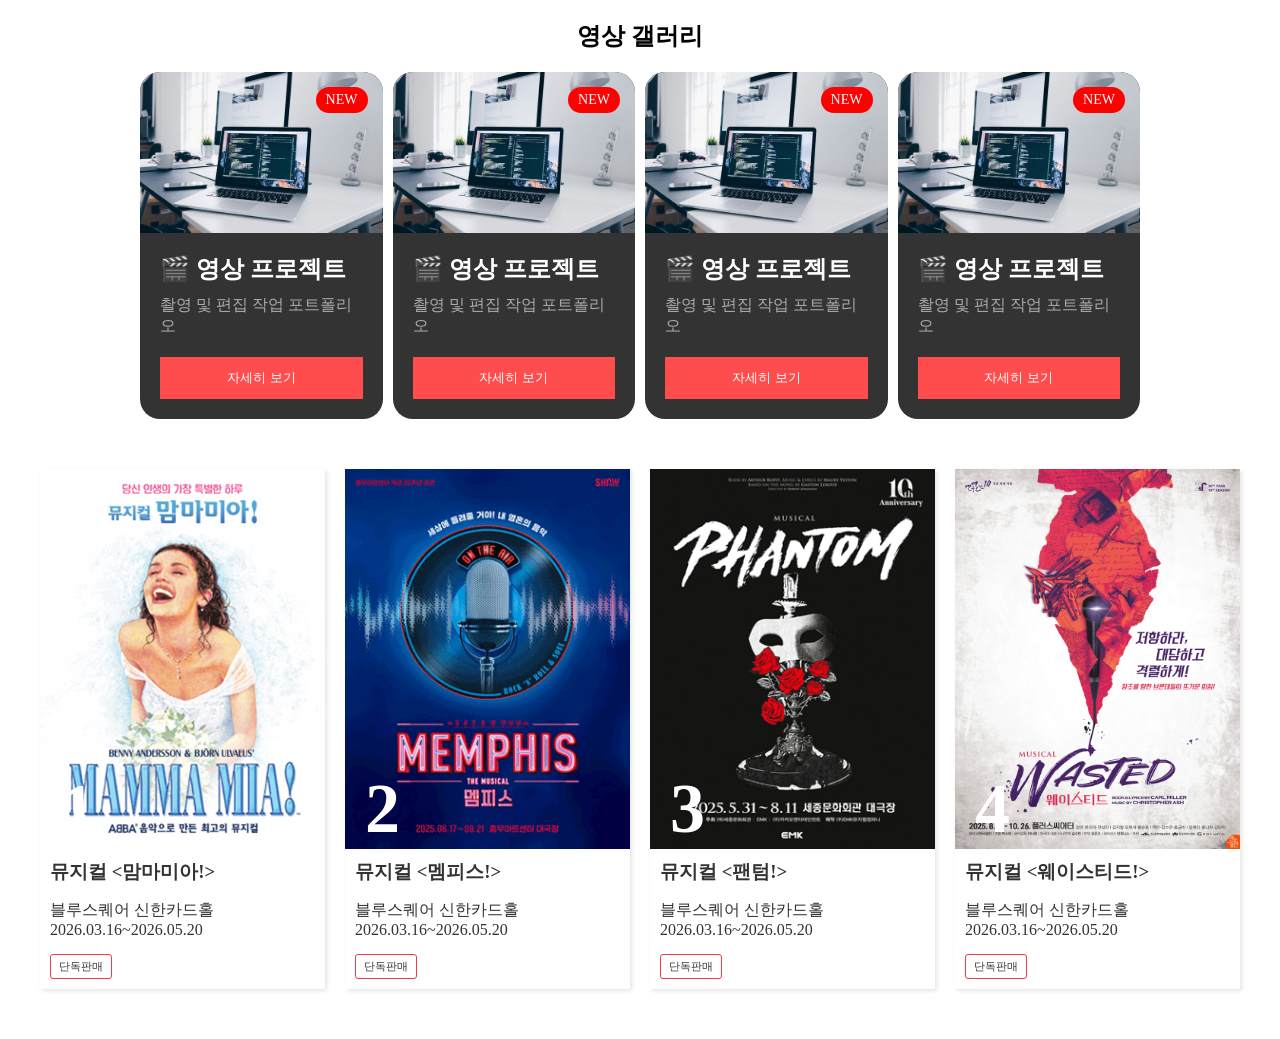
==== position_ex01.html @ 1ba6002e "뮤지컬 나란히 세우는거?" ====
<!doctype html>
<html lang="en">
    <head>
        <meta charset="UTF-8" />
        <meta name="viewport" content="width=device-width, initial-scale=1.0" />
        <title>Document</title>
        <link rel="stylesheet" href="css/positon_ex01.css" />
    </head>
    <body>
        <section class="contents">
            <h2>영상 갤러리</h2>
            <div class="card-list">
                <div class="card">
                    <!-- new -->
                    <div class="badge">NEW</div>
                    <img src="photo-1498050108023-c5249f4df085.avif" alt="이미지" />
                    <!-- 내용 -->
                    <div class="content">
                        <h2>🎬 영상 프로젝트</h2>
                        <p>촬영 및 편집 작업 포트폴리오</p>
                        <button>자세히 보기</button>
                    </div>
                </div>
                <div class="card">
                    <!-- new -->
                    <div class="badge">NEW</div>
                    <img src="photo-1498050108023-c5249f4df085.avif" alt="이미지" />
                    <!-- 내용 -->
                    <div class="content">
                        <h2>🎬 영상 프로젝트</h2>
                        <p>촬영 및 편집 작업 포트폴리오</p>
                        <button>자세히 보기</button>
                    </div>
                </div>
                <div class="card">
                    <!-- new -->
                    <div class="badge">NEW</div>
                    <img src="photo-1498050108023-c5249f4df085.avif" alt="이미지" />
                    <!-- 내용 -->
                    <div class="content">
                        <h2>🎬 영상 프로젝트</h2>
                        <p>촬영 및 편집 작업 포트폴리오</p>
                        <button>자세히 보기</button>
                    </div>
                </div>
                <div class="card">
                    <!-- new -->
                    <div class="badge">NEW</div>
                    <img src="photo-1498050108023-c5249f4df085.avif" alt="이미지" />
                    <!-- 내용 -->
                    <div class="content">
                        <h2>🎬 영상 프로젝트</h2>
                        <p>촬영 및 편집 작업 포트폴리오</p>
                        <button>자세히 보기</button>
                    </div>
                </div>
            </div>
        </section>
        <!-- 디자인영역 -->
           <section class="musical-wrap">
            <div class="musical-card">
                <a href="#">
                    <!-- 이미지영역 -->
                    <div class="ticket-img">
                        <img src="images/mamma_p.gif" alt="맘마미아" />
                        <span class="ticket-rank">1</span>
                    </div>
                    <!-- 티켓 안내 내용 영역 -->
                    <div class="ticket-info">
                        <h3>뮤지컬 <맘마미아!></h3>
                        <p class="ticket-hall">블루스퀘어 신한카드홀</p>
                        <p class="ticket-date">2026.03.16~2026.05.20</p>
                        <span class="ticket-sale">단독판매</span>
                    </div>
                </a>
            </div>
            <div class="musical-card">
                <a href="#">
                    <!-- 이미지영역 -->
                    <div class="ticket-img">
                        <img src="images/mempithp.gif" alt="멤피스" />
                        <span class="ticket-rank">2</span>
                    </div>
                    <!-- 티켓 안내 내용 영역 -->
                    <div class="ticket-info">
                        <h3>뮤지컬 <멤피스!></h3>
                        <p class="ticket-hall">블루스퀘어 신한카드홀</p>
                        <p class="ticket-date">2026.03.16~2026.05.20</p>
                        <span class="ticket-sale">단독판매</span>
                    </div>
                </a>
            </div>
            <div class="musical-card">
                <a href="#">
                    <!-- 이미지영역 -->
                    <div class="ticket-img">
                        <img src="images/pan.gif" alt="팬텀" />
                        <span class="ticket-rank">3</span>
                    </div>
                    <!-- 티켓 안내 내용 영역 -->
                    <div class="ticket-info">
                        <h3>뮤지컬 <팬텀!></h3>
                        <p class="ticket-hall">블루스퀘어 신한카드홀</p>
                        <p class="ticket-date">2026.03.16~2026.05.20</p>
                        <span class="ticket-sale">단독판매</span>
                    </div>
                </a>
            </div>
            <div class="musical-card">
                <a href="#">
                    <!-- 이미지영역 -->
                    <div class="ticket-img">
                        <img src="images/wasted.gif" alt="맘마미아" />
                        <span class="ticket-rank">4</span>
                    </div>
                    <!-- 티켓 안내 내용 영역 -->
                    <div class="ticket-info">
                        <h3>뮤지컬 <웨이스티드!></h3>
                        <p class="ticket-hall">블루스퀘어 신한카드홀</p>
                        <p class="ticket-date">2026.03.16~2026.05.20</p>
                        <span class="ticket-sale">단독판매</span>
                    </div>
                </a>
            </div>
        </section>
    </body>
</html>
---- css/positon_ex01.css ----
* {
    margin: 0;
    padding: 0;
    box-sizing: border-box;
}
a {
    color: #333;
    text-decoration: none;
}
/* 영상갤러리 */
.contents {
    width: 1000px;
    margin: auto;
    /* background-color: red; */
}
.contents > h2 {
    text-align: center;
    padding: 20px 0;
}
.card-list {
    display: flex;
    gap: 10px;
}
.card {
    position: relative;
    width: 300px;
    background-color: #333;
    border-radius: 20px;
    color: #fff;
    overflow: hidden;
}
.card img {
    width: 100%;
    display: block;
}
/* new */
.badge {
    position: absolute;
    top: 15px;
    right: 15px;
    padding: 5px 10px;
    background-color: red;
    border-radius: 20px;
    font-size: 14px;
}
.content {
    padding: 20px;
}
.content h2 {
    margin-bottom: 10px;
}
.content p {
    color: #aaa;
    margin-bottom: 20px;
}
.content button {
    width: 100%;
    padding: 12px;
    border: none;
    background: #ff4d4d;
    color: #fff;
    cursor: pointer;
    transition: all 0.3s;
}
.content button:hover {
    background: #d51414;
}
/* 뮤지컬 영역 */
.musical-wrap {
    width: 1200px;
    margin: 50px auto;
    display: flex;
    gap: 20px;
}
.musical-card {
    background-color: #fff;
    width: calc(100% / 4);
    box-shadow: 2px 2px 4px rgba(0,0,0,0.1);
}
.ticket-img img {
    width: 100%;
    display: block;
}
/* 이미지위에 랭킹 */
.ticket-img {
    position: relative;
}
.img-bg {
    position: absolute;
    top: 0;
    left: 0;
    width: 100%;
    height: 380px;
    background: linear-gradient(180deg, transparent 70%, rgba(0, 0, 0, 0.4));
}
.ticket-rank {
    position: absolute;
    bottom: 0;
    left: 20px;
    color: #fff;
    font-size: 70px;
    font-weight: bold;
}
.ticket-info{
    padding: 10px;
}
.ticket-info h3{
    margin-bottom: 15px;
}
.ticket-sale{
    padding: 4px 8px;
    border-radius: 3px;
    font-size: 11px;
    border: 1px solid #ef3e43;
    margin-top: 15px;
    display:inline-block;
}
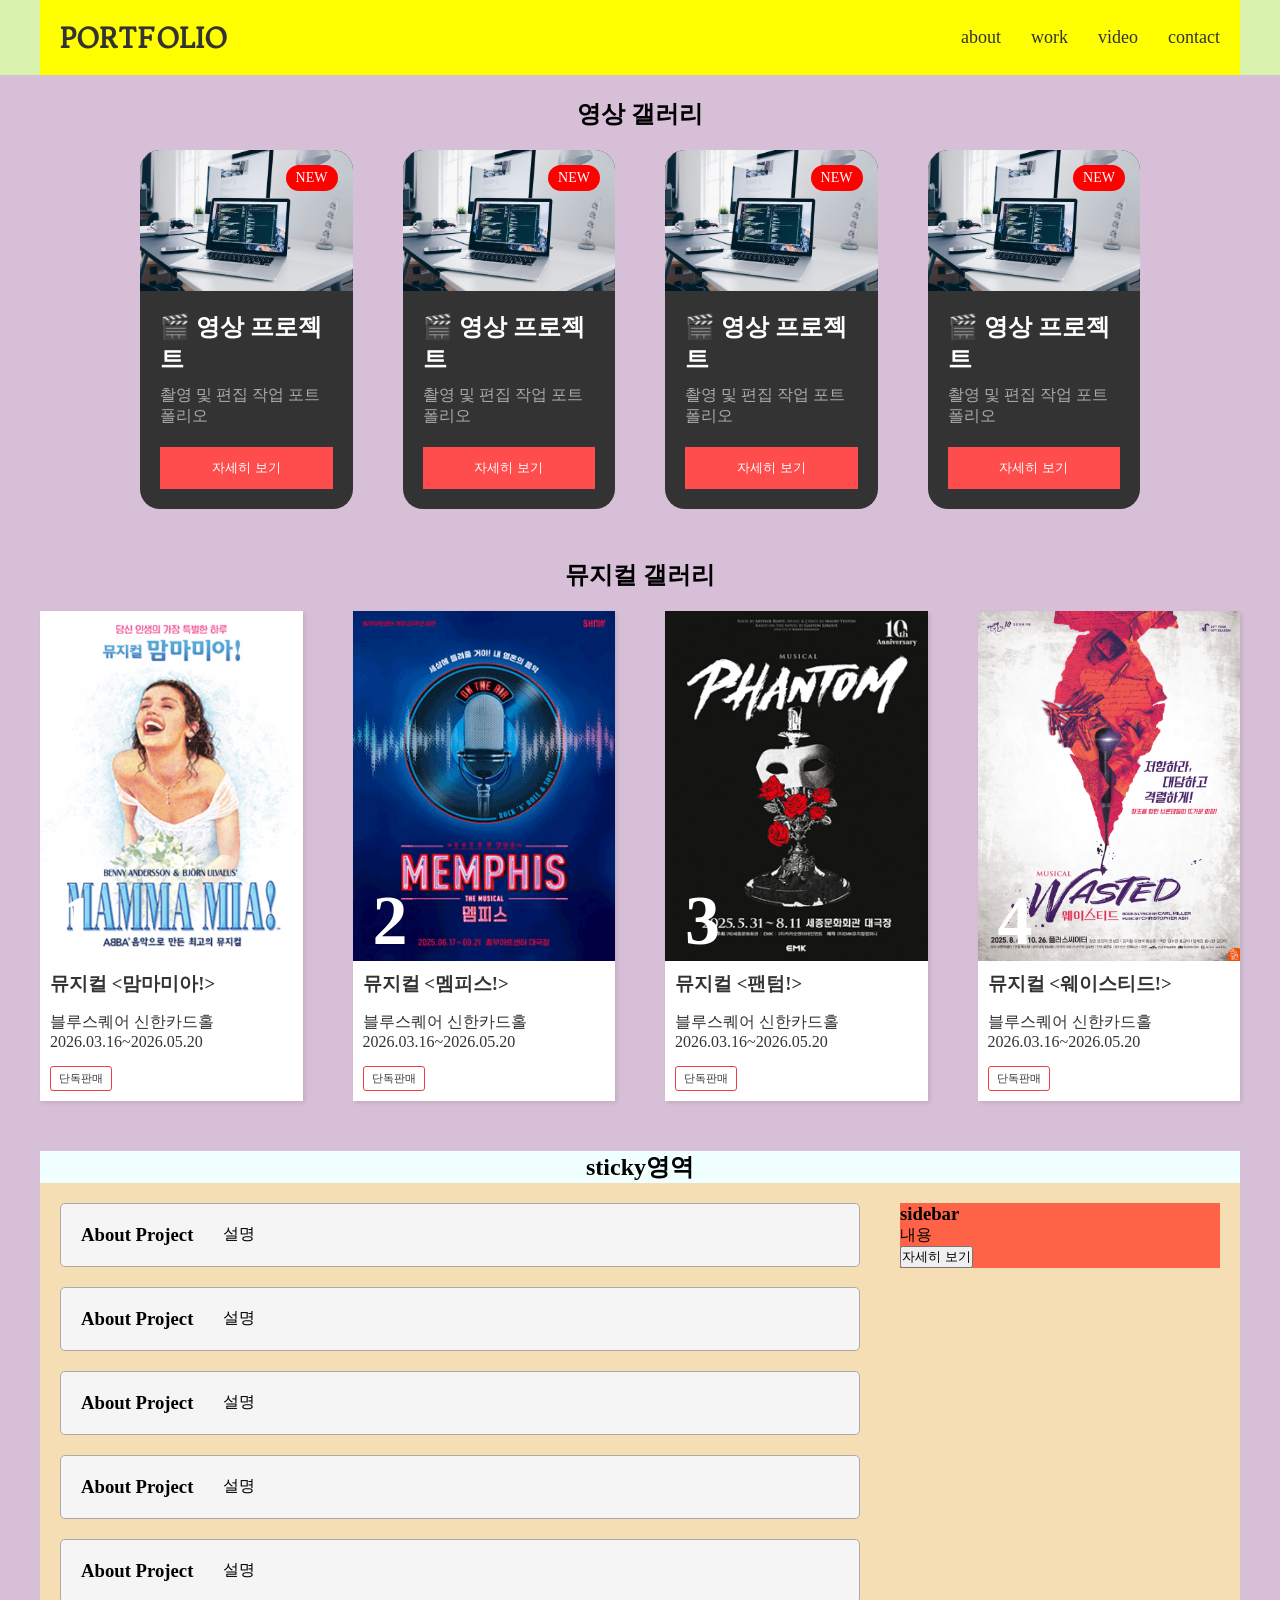
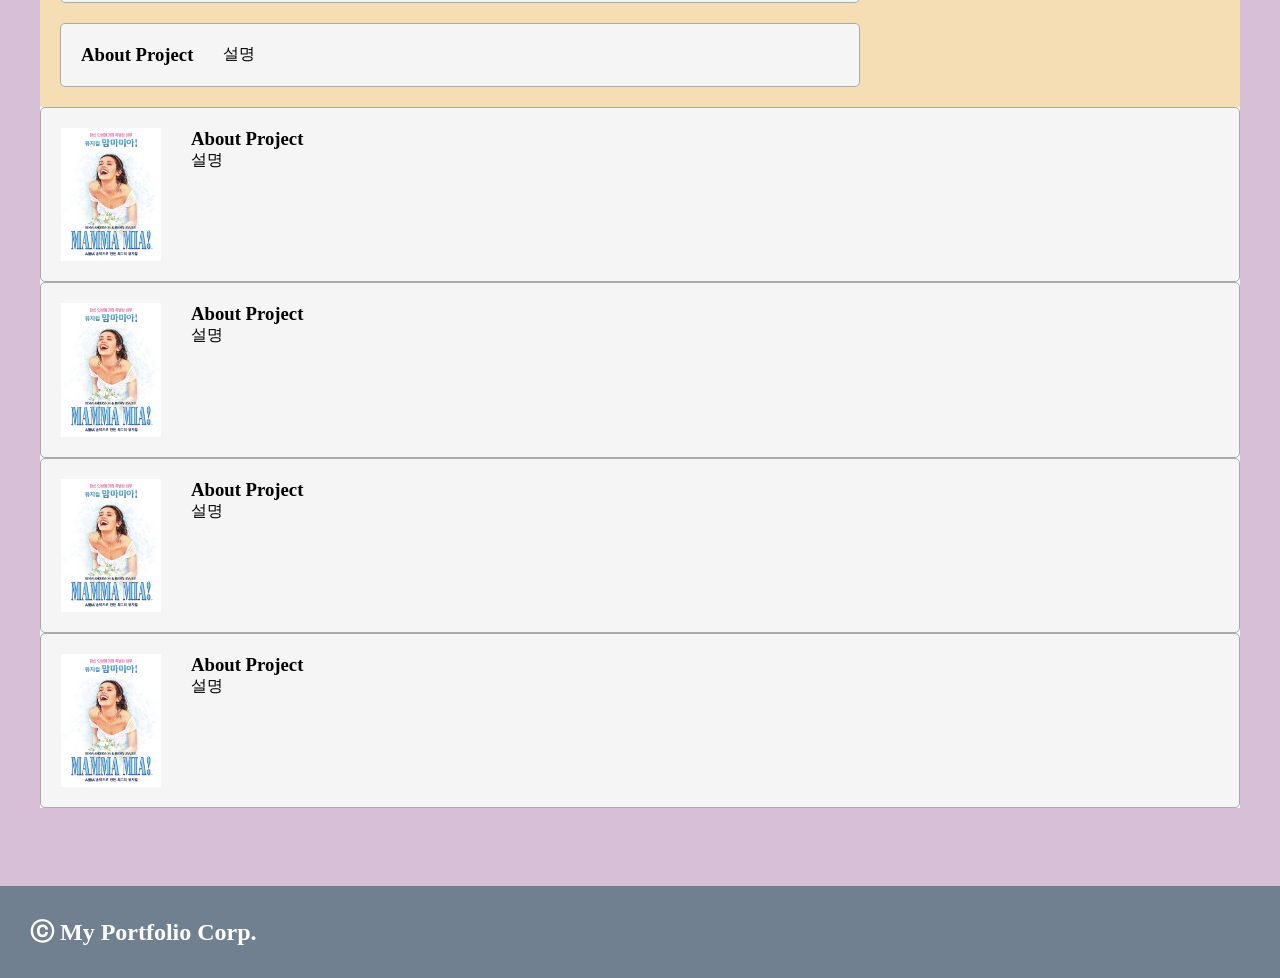
==== commit 6895b6af: "더 추가" ====
--- a/position_ex01.html
+++ b/position_ex01.html
@@ -7,121 +7,215 @@
         <link rel="stylesheet" href="css/positon_ex01.css" />
     </head>
     <body>
-        <section class="contents">
-            <h2>영상 갤러리</h2>
-            <div class="card-list">
-                <div class="card">
-                    <!-- new -->
-                    <div class="badge">NEW</div>
-                    <img src="photo-1498050108023-c5249f4df085.avif" alt="이미지" />
-                    <!-- 내용 -->
-                    <div class="content">
-                        <h2>🎬 영상 프로젝트</h2>
-                        <p>촬영 및 편집 작업 포트폴리오</p>
-                        <button>자세히 보기</button>
-                    </div>
-                </div>
-                <div class="card">
-                    <!-- new -->
-                    <div class="badge">NEW</div>
-                    <img src="photo-1498050108023-c5249f4df085.avif" alt="이미지" />
-                    <!-- 내용 -->
-                    <div class="content">
-                        <h2>🎬 영상 프로젝트</h2>
-                        <p>촬영 및 편집 작업 포트폴리오</p>
-                        <button>자세히 보기</button>
-                    </div>
-                </div>
-                <div class="card">
-                    <!-- new -->
-                    <div class="badge">NEW</div>
-                    <img src="photo-1498050108023-c5249f4df085.avif" alt="이미지" />
-                    <!-- 내용 -->
-                    <div class="content">
-                        <h2>🎬 영상 프로젝트</h2>
-                        <p>촬영 및 편집 작업 포트폴리오</p>
-                        <button>자세히 보기</button>
-                    </div>
-                </div>
-                <div class="card">
-                    <!-- new -->
-                    <div class="badge">NEW</div>
-                    <img src="photo-1498050108023-c5249f4df085.avif" alt="이미지" />
-                    <!-- 내용 -->
-                    <div class="content">
-                        <h2>🎬 영상 프로젝트</h2>
-                        <p>촬영 및 편집 작업 포트폴리오</p>
-                        <button>자세히 보기</button>
-                    </div>
-                </div>
+        <div class="header">
+            <div class="header-inner">
+                <a href="#" class="logo">PORTFOLIO</a>
+                <nav>
+                    <a href="#">about</a>
+                    <a href="#">work</a>
+                    <a href="#">video</a>
+                    <a href="#">contact</a>
+                </nav>
             </div>
-        </section>
-        <!-- 디자인영역 -->
-           <section class="musical-wrap">
-            <div class="musical-card">
-                <a href="#">
-                    <!-- 이미지영역 -->
-                    <div class="ticket-img">
-                        <img src="images/mamma_p.gif" alt="맘마미아" />
-                        <span class="ticket-rank">1</span>
-                    </div>
-                    <!-- 티켓 안내 내용 영역 -->
-                    <div class="ticket-info">
-                        <h3>뮤지컬 <맘마미아!></h3>
-                        <p class="ticket-hall">블루스퀘어 신한카드홀</p>
-                        <p class="ticket-date">2026.03.16~2026.05.20</p>
-                        <span class="ticket-sale">단독판매</span>
-                    </div>
-                </a>
-            </div>
-            <div class="musical-card">
-                <a href="#">
-                    <!-- 이미지영역 -->
-                    <div class="ticket-img">
-                        <img src="images/mempithp.gif" alt="멤피스" />
-                        <span class="ticket-rank">2</span>
-                    </div>
-                    <!-- 티켓 안내 내용 영역 -->
-                    <div class="ticket-info">
-                        <h3>뮤지컬 <멤피스!></h3>
-                        <p class="ticket-hall">블루스퀘어 신한카드홀</p>
-                        <p class="ticket-date">2026.03.16~2026.05.20</p>
-                        <span class="ticket-sale">단독판매</span>
-                    </div>
-                </a>
-            </div>
-            <div class="musical-card">
-                <a href="#">
-                    <!-- 이미지영역 -->
-                    <div class="ticket-img">
-                        <img src="images/pan.gif" alt="팬텀" />
-                        <span class="ticket-rank">3</span>
-                    </div>
-                    <!-- 티켓 안내 내용 영역 -->
-                    <div class="ticket-info">
-                        <h3>뮤지컬 <팬텀!></h3>
-                        <p class="ticket-hall">블루스퀘어 신한카드홀</p>
-                        <p class="ticket-date">2026.03.16~2026.05.20</p>
-                        <span class="ticket-sale">단독판매</span>
-                    </div>
-                </a>
-            </div>
-            <div class="musical-card">
-                <a href="#">
-                    <!-- 이미지영역 -->
-                    <div class="ticket-img">
-                        <img src="images/wasted.gif" alt="맘마미아" />
-                        <span class="ticket-rank">4</span>
-                    </div>
-                    <!-- 티켓 안내 내용 영역 -->
-                    <div class="ticket-info">
-                        <h3>뮤지컬 <웨이스티드!></h3>
-                        <p class="ticket-hall">블루스퀘어 신한카드홀</p>
-                        <p class="ticket-date">2026.03.16~2026.05.20</p>
-                        <span class="ticket-sale">단독판매</span>
-                    </div>
-                </a>
-            </div>
-        </section>
+        </div>
+        <header>
+            <!-- main -->
+            <main>
+                <section class="contents">
+                    <h2>영상 갤러리</h2>
+                    <div class="card-list">
+                        <div class="card">
+                            <!-- new -->
+                            <div class="badge">NEW</div>
+                            <img src="photo-1498050108023-c5249f4df085.avif" alt="이미지" />
+                            <!-- 내용 -->
+                            <div class="content">
+                                <h2>🎬 영상 프로젝트</h2>
+                                <p>촬영 및 편집 작업 포트폴리오</p>
+                                <button>자세히 보기</button>
+                            </div>
+                        </div>
+                        <div class="card">
+                            <!-- new -->
+                            <div class="badge">NEW</div>
+                            <img src="photo-1498050108023-c5249f4df085.avif" alt="이미지" />
+                            <!-- 내용 -->
+                            <div class="content">
+                                <h2>🎬 영상 프로젝트</h2>
+                                <p>촬영 및 편집 작업 포트폴리오</p>
+                                <button>자세히 보기</button>
+                            </div>
+                        </div>
+                        <div class="card">
+                            <!-- new -->
+                            <div class="badge">NEW</div>
+                            <img src="photo-1498050108023-c5249f4df085.avif" alt="이미지" />
+                            <!-- 내용 -->
+                            <div class="content">
+                                <h2>🎬 영상 프로젝트</h2>
+                                <p>촬영 및 편집 작업 포트폴리오</p>
+                                <button>자세히 보기</button>
+                            </div>
+                        </div>
+                        <div class="card">
+                            <!-- new -->
+                            <div class="badge">NEW</div>
+                            <img src="photo-1498050108023-c5249f4df085.avif" alt="이미지" />
+                            <!-- 내용 -->
+                            <div class="content">
+                                <h2>🎬 영상 프로젝트</h2>
+                                <p>촬영 및 편집 작업 포트폴리오</p>
+                                <button>자세히 보기</button>
+                            </div>
+                        </div>
+                    </div>
+                </section>
+                <!-- 디자인영역 -->
+                <section class="musical-wrap">
+                    <h2>뮤지컬 갤러리</h2>
+                    <div class="card-list">
+                        <div class="musical-card">
+                            <a href="#">
+                                <!-- 이미지영역 -->
+                                <div class="ticket-img">
+                                    <img src="images/mamma_p.gif" alt="맘마미아" />
+                                    <span class="ticket-rank">1</span>
+                                </div>
+                                <!-- 티켓 안내 내용 영역 -->
+                                <div class="ticket-info">
+                                    <h3>뮤지컬 <맘마미아!></h3>
+                                    <p class="ticket-hall">블루스퀘어 신한카드홀</p>
+                                    <p class="ticket-date">2026.03.16~2026.05.20</p>
+                                    <span class="ticket-sale">단독판매</span>
+                                </div>
+                            </a>
+                        </div>
+                        <div class="musical-card">
+                            <a href="#">
+                                <!-- 이미지영역 -->
+                                <div class="ticket-img">
+                                    <img src="images/mempithp.gif" alt="멤피스" />
+                                    <span class="ticket-rank">2</span>
+                                </div>
+                                <!-- 티켓 안내 내용 영역 -->
+                                <div class="ticket-info">
+                                    <h3>뮤지컬 <멤피스!></h3>
+                                    <p class="ticket-hall">블루스퀘어 신한카드홀</p>
+                                    <p class="ticket-date">2026.03.16~2026.05.20</p>
+                                    <span class="ticket-sale">단독판매</span>
+                                </div>
+                            </a>
+                        </div>
+                        <div class="musical-card">
+                            <a href="#">
+                                <!-- 이미지영역 -->
+                                <div class="ticket-img">
+                                    <img src="images/pan.gif" alt="팬텀" />
+                                    <span class="ticket-rank">3</span>
+                                </div>
+                                <!-- 티켓 안내 내용 영역 -->
+                                <div class="ticket-info">
+                                    <h3>뮤지컬 <팬텀!></h3>
+                                    <p class="ticket-hall">블루스퀘어 신한카드홀</p>
+                                    <p class="ticket-date">2026.03.16~2026.05.20</p>
+                                    <span class="ticket-sale">단독판매</span>
+                                </div>
+                            </a>
+                        </div>
+                        <div class="musical-card">
+                            <a href="#">
+                                <!-- 이미지영역 -->
+                                <div class="ticket-img">
+                                    <img src="images/wasted.gif" alt="맘마미아" />
+                                    <span class="ticket-rank">4</span>
+                                </div>
+                                <!-- 티켓 안내 내용 영역 -->
+                                <div class="ticket-info">
+                                    <h3>뮤지컬 <웨이스티드!></h3>
+                                    <p class="ticket-hall">블루스퀘어 신한카드홀</p>
+                                    <p class="ticket-date">2026.03.16~2026.05.20</p>
+                                    <span class="ticket-sale">단독판매</span>
+                                </div>
+                            </a>
+                        </div>
+                    </div>
+                </section>
+                <!-- sticky영역 -->
+                <section class="sticky-wrap">
+                    <h2>sticky영역</h2>
+                    <div class="sticky-container">
+                        <!-- 왼쪽영역 -->
+                        <div class="sticky-left">
+                            <div class="sticky-card">
+                                <h3>About Project</h3>
+                                <p>설명</p>
+                            </div>
+                            <div class="sticky-card">
+                                <h3>About Project</h3>
+                                <p>설명</p>
+                            </div>
+                            <div class="sticky-card">
+                                <h3>About Project</h3>
+                                <p>설명</p>
+                            </div>
+                            <div class="sticky-card">
+                                <h3>About Project</h3>
+                                <p>설명</p>
+                            </div>
+                            <div class="sticky-card">
+                                <h3>About Project</h3>
+                                <p>설명</p>
+                            </div>
+                            <div class="sticky-card">
+                                <h3>About Project</h3>
+                                <p>설명</p>
+                            </div>
+                        </div>
+                        <!-- 오른쪽영역 -->
+                        <div class="stikcy-right">
+                            <div class="sticky-box">
+                                <h3>sidebar</h3>
+                                <p>내용</p>
+                                <button>자세히 보기</button>
+                            </div>
+                        </div>
+                    </div>
+                    <div class="sticky-cont">
+                        <div class="sticky-card">
+                            <img src="images/mamma_p.gif" alt="" />
+                            <div class="card-img">
+                                <h3>About Project</h3>
+                                <p>설명</p>
+                            </div>
+                        </div>
+                        <div class="sticky-card">
+                            <img src="images/mamma_p.gif" alt="" />
+                            <div class="card-img">
+                                <h3>About Project</h3>
+                                <p>설명</p>
+                            </div>
+                        </div>
+                        <div class="sticky-card">
+                            <img src="images/mamma_p.gif" alt="" />
+                            <div class="card-img">
+                                <h3>About Project</h3>
+                                <p>설명</p>
+                            </div>
+                        </div>
+                        <div class="sticky-card">
+                            <img src="images/mamma_p.gif" alt="" />
+                            <div class="card-img">
+                                <h3>About Project</h3>
+                                <p>설명</p>
+                            </div>
+                        </div>
+                    </div>
+                </section>
+            </main>
+            <!-- 하단 -->
+             <footer>
+                <h2>ⓒ My Portfolio Corp.</h2>
+             </footer>
+        </header>
     </body>
 </html>
--- a/css/positon_ex01.css
+++ b/css/positon_ex01.css
@@ -1,3 +1,4 @@
+@import url("https://fonts.googleapis.com/css2?family=Trykker&display=swap");
 * {
     margin: 0;
     padding: 0;
@@ -6,6 +7,47 @@
 a {
     color: #333;
     text-decoration: none;
+}
+/* 상단 */
+.header {
+    width: 100%;
+    position: fixed;
+    top: 0;
+    left: 0;
+    z-index: 9999;
+    background-color: #d9f3af;
+}
+.header-inner {
+    display: flex;
+    justify-content: space-between;
+    width: 1200px;
+    margin: auto;
+    align-items: center;
+    background-color: yellow;
+    padding: 20px;
+}
+/* logo */
+.logo {
+    font-size: 28px;
+    font-weight: bold;
+    font-family: "Trykker", serif;
+}
+/* menu */
+nav {
+    display: flex;
+    gap: 30px;
+}
+nav a {
+    font-size: 18px;
+}
+nav a:hover {
+    color: rgb(244, 162, 10);
+    text-decoration: underline;
+}
+/* main */
+main {
+    padding: 77.5px 0;
+    background-color: thistle;
 }
 /* 영상갤러리 */
 .contents {
@@ -19,7 +61,7 @@
 }
 .card-list {
     display: flex;
-    gap: 10px;
+    gap: 50px;
 }
 .card {
     position: relative;
@@ -69,13 +111,17 @@
 .musical-wrap {
     width: 1200px;
     margin: 50px auto;
-    display: flex;
+    /* display: flex; */
     gap: 20px;
+}
+.musical-wrap > h2 {
+    text-align: center;
+    margin-bottom: 20px;
 }
 .musical-card {
     background-color: #fff;
     width: calc(100% / 4);
-    box-shadow: 2px 2px 4px rgba(0,0,0,0.1);
+    box-shadow: 2px 2px 4px rgba(0, 0, 0, 0.1);
 }
 .ticket-img img {
     width: 100%;
@@ -101,17 +147,71 @@
     font-size: 70px;
     font-weight: bold;
 }
-.ticket-info{
+.ticket-info {
     padding: 10px;
 }
-.ticket-info h3{
+.ticket-info h3 {
     margin-bottom: 15px;
 }
-.ticket-sale{
+.ticket-sale {
     padding: 4px 8px;
     border-radius: 3px;
     font-size: 11px;
     border: 1px solid #ef3e43;
     margin-top: 15px;
-    display:inline-block;
-}+    display: inline-block;
+}
+/* sticky영역 */
+.sticky-wrap {
+    width: 1200px;
+    background-color: azure;
+    margin: auto;
+}
+.sticky-wrap h2 {
+    text-align: center;
+}
+.sticky-container {
+    display: flex;
+}
+.sticky-left {
+    width: 70%;
+    padding: 20px;
+    display: flex;
+    flex-direction: column;
+    gap: 20px;
+    background-color: wheat;
+}
+.stikcy-right {
+    width: 30%;
+    padding: 20px;
+    background-color: wheat;
+}
+.sticky-card {
+    background-color: whitesmoke;
+    border-radius: 5px;
+    border: 1px solid #aaa;
+    padding: 20px;
+}
+.sticky-box {
+    position: sticky;
+    top: 100px;
+    background-color: tomato;
+}
+.sticky-card {
+    display: flex;
+    gap: 30px;
+}
+.sticky-content {
+    display: flex;
+    flex-direction: column;
+    gap: 20px;
+}
+.sticky-card img {
+    width: 100px;
+}
+footer {
+    width: 100%;
+    color: #fff;
+    padding: 30px;
+    background-color: slategrey;
+}
